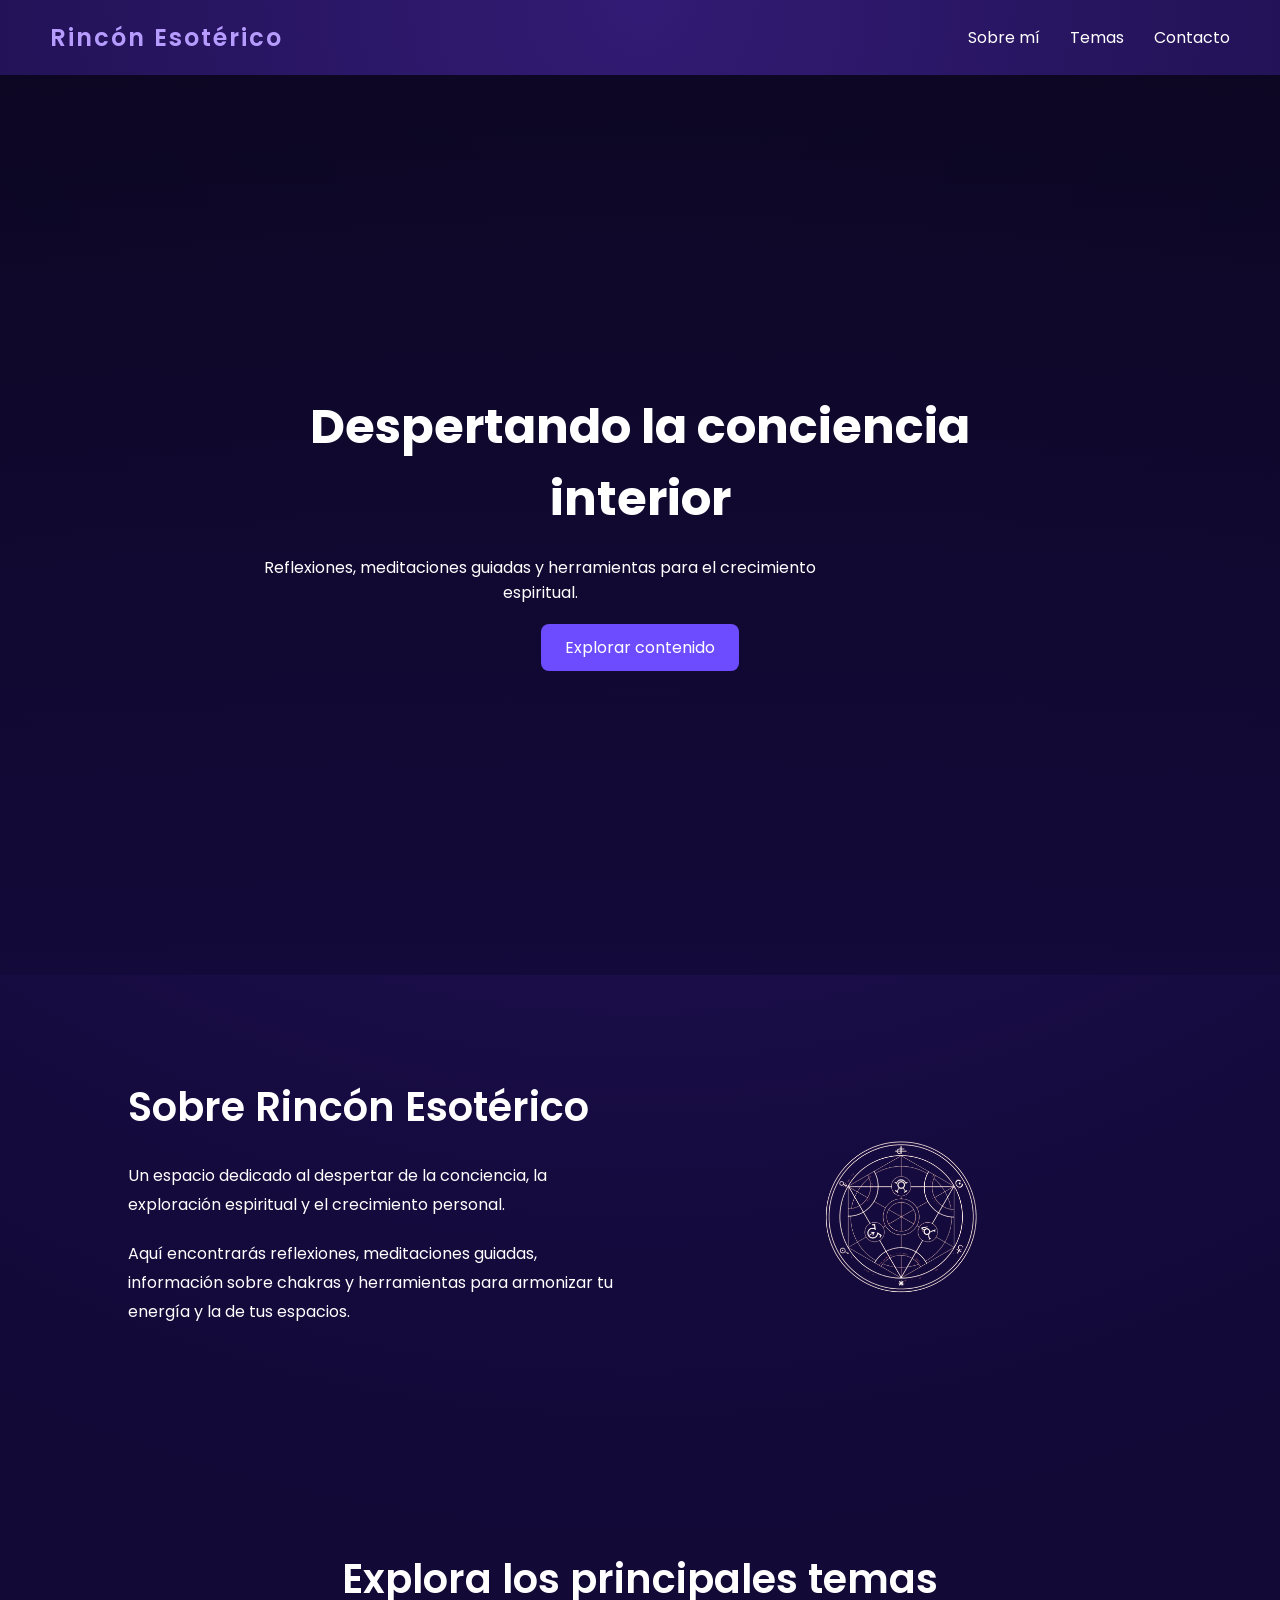
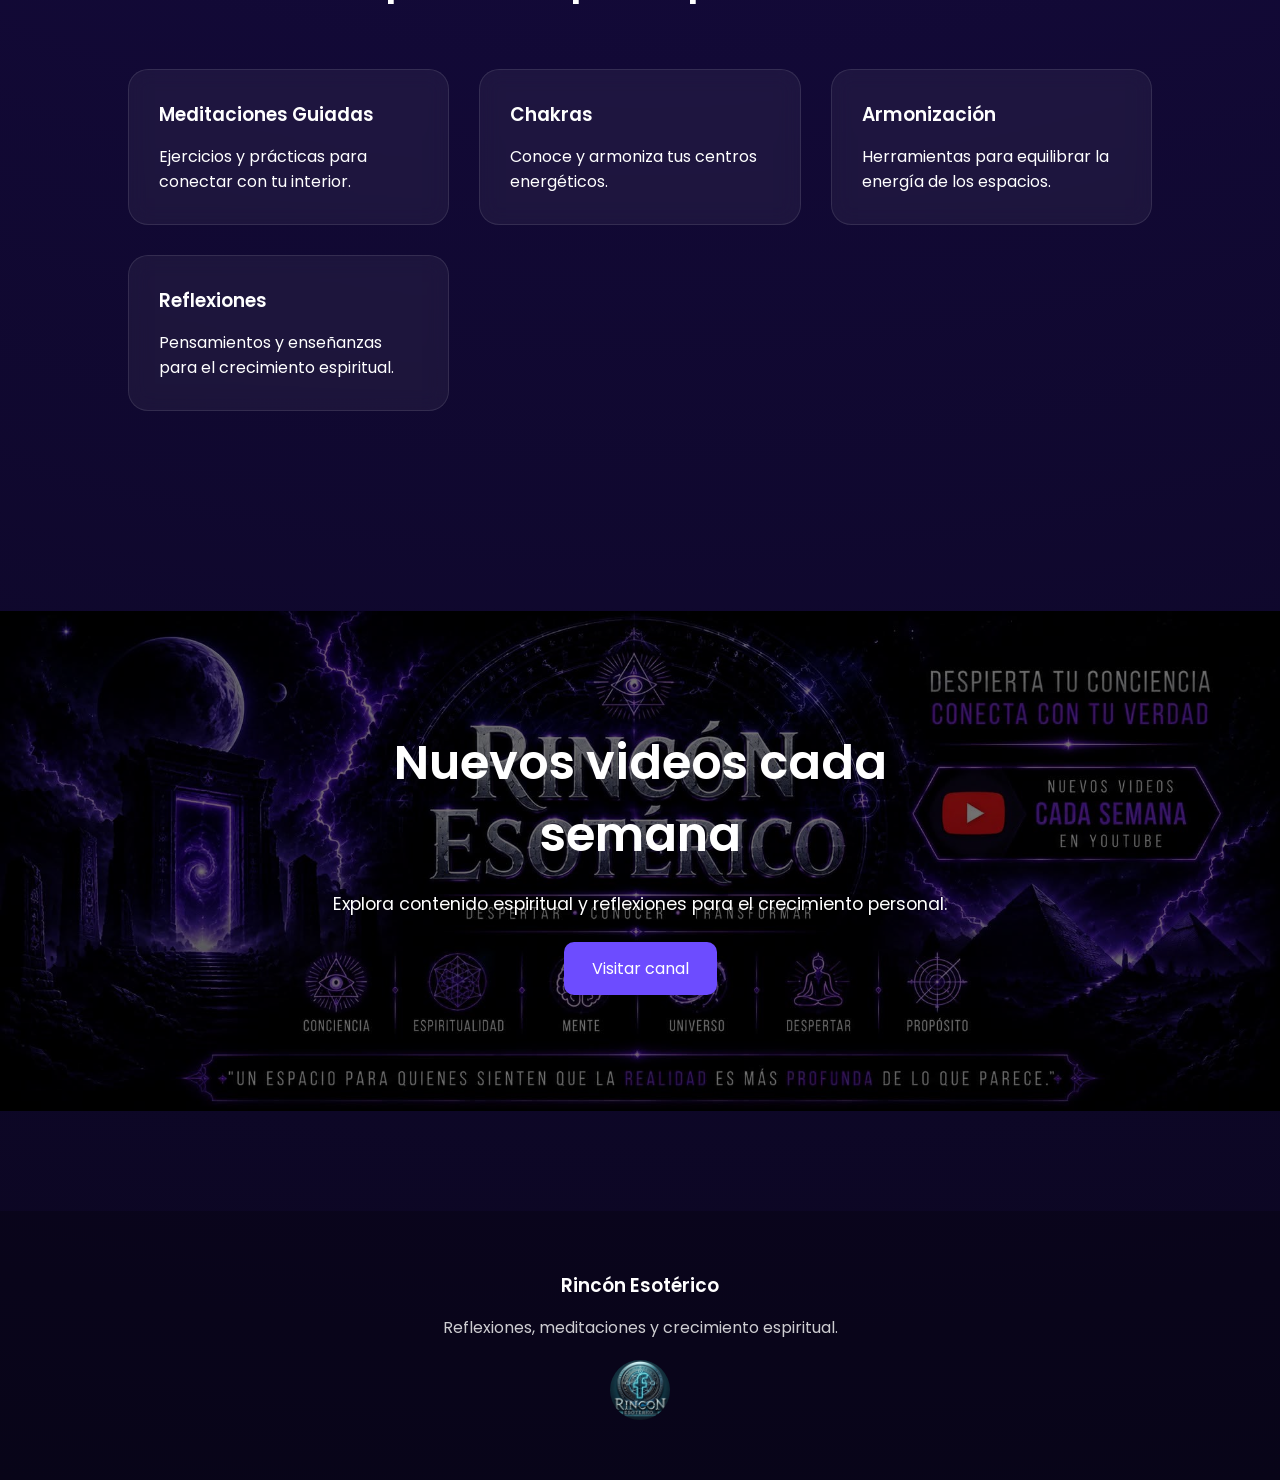
==== index.html @ dcbbad63 "empeza" ====
<html>
<head>
    <title>Rincón Esotérico </title>
    <link rel="stylesheet" href="style.css">
   <link rel="preconnect" href="https://fonts.googleapis.com">
    <link rel="preconnect" href="https://fonts.gstatic.com" crossorigin>
    <link href="https://fonts.googleapis.com/css2?family=Poppins:wght@300;400;500;600;700&display=swap" rel="stylesheet">
</head>    
<body>

    <header>
      <nav>
    <h2>Rincón Esotérico </h2>

    <ul>
        <li><a href="#sobre">Sobre mí</a></li>
        <li><a href="#temas">Temas</a></li>
        <li><a href="#contacto">Contacto</a></li>
    </ul>
</nav>
    </header>

   <section id="hero">

    <video autoplay muted loop playsinline class="video-fondo">
        <source src="video_fondo.mp4" type="video/mp4">
    </video>

    <div class="hero-contenido">

        <h1>Despertando la conciencia interior</h1>

        <p>
            Reflexiones, meditaciones guiadas y herramientas para el crecimiento espiritual.
        </p>

        <a href="#temas">Explorar contenido</a>


    </div>

</section>
    <section id="sobre">

    <div class="sobre-contenedor">

        <div class="sobre-texto">
            <h2>Sobre Rincón Esotérico </h2>

            <p>
                Un espacio dedicado al despertar de la conciencia,
                la exploración espiritual y el crecimiento personal.
            </p>

            <p>
                Aquí encontrarás reflexiones, meditaciones guiadas,
                información sobre chakras y herramientas para armonizar
                tu energía y la de tus espacios.
            </p>

        </div>

       <div class="sobre-imagen">
    <img src="imagen_sobre.png" alt="Rincón Esotérico ">
</div>

    </div>

</section>

   <section id="temas">

    <h2>Explora los principales temas</h2>

    <div class="tarjetas">

        <div class="tarjeta">
            <h3>Meditaciones Guiadas</h3>
            <p>
                Ejercicios y prácticas para conectar con tu interior.
            </p>
        </div>

        <div class="tarjeta">
            <h3>Chakras</h3>
            <p>
                Conoce y armoniza tus centros energéticos.
            </p>
        </div>

        <div class="tarjeta">
            <h3>Armonización</h3>
            <p>
                Herramientas para equilibrar la energía de los espacios.
            </p>
        </div>

        <div class="tarjeta">
            <h3>Reflexiones</h3>
            <p>
                Pensamientos y enseñanzas para el crecimiento espiritual.
            </p>
        </div>

    </div>

</section>

<section class="youtube-banner">
    <div class="youtube-overlay">
        <h2>Nuevos videos cada semana</h2>
        <p>Explora contenido espiritual y reflexiones para el crecimiento personal.</p>
        <a href="https://www.youtube.com/@rinconesoterico6252">Visitar canal</a>
    </div>
</section>

   <footer id="contacto">

    <h3>Rincón Esotérico </h3>

    <p>
        Reflexiones, meditaciones y crecimiento espiritual.
    </p>

    <a href="https://www.facebook.com/ismuss33"
       target="_blank"
       class="fb-icon">

        <img src="icono.png" alt="Facebook">

    </a>
</footer>

</body>


</html>
---- style.css ----
*{
    margin:0;
    padding:0;
    box-sizing:border-box;
}


body{
    font-family:'Poppins', sans-serif;
    color:white;
    background:
    radial-gradient(circle at top,
    #321b74 0%,
    #140a3c 40%,
    #0b0620 100%);
}

h1,h2,h3{
    font-weight:600;
}
#hero{
    min-height:100vh;

    display:flex;
    flex-direction:column;
    justify-content:center;
    align-items:center;

    text-align:center;

    padding:20px;

    background:
    linear-gradient(
    rgba(11,6,32,.8),
    rgba(20,10,60,.9)
    
    );
   
    position:relative;
    min-height:100vh;

}
#hero h1{
    font-size:3rem;
    font-weight:700;
    margin-bottom:20px;
}
#hero p{
    max-width:600px;
    margin-bottom:30px;
}
#hero a{
    text-decoration:none;

    background:#6d4cff;

    color:white;

    padding:12px 24px;

    border-radius:8px;

    transition:.3s;
}

#hero a:hover{
    background:#8a6dff;
}
/*#hero::before{
    content:"";

    position:absolute;

    width:500px;
    height:500px;

    background:#6d4cff;

    border-radius:50%;

    filter:blur(180px);

    opacity:.25;

    z-index:-1;
}*/
nav h2{
    color:#b69cff;
    letter-spacing:2px;
}
nav{
    display:flex;
    justify-content:space-between;
    align-items:center;

    padding:20px 50px;
}

nav ul{
    display:flex;
    gap:30px;
    list-style:none;
}

nav a{
    color:white;
    text-decoration:none;
}
#temas{
    padding:100px 10%;
}

#temas h2{
    text-align:center;
    margin-bottom:60px;
    font-size:2.5rem;
}
.tarjetas{
    display:grid;

    grid-template-columns:
    repeat(auto-fit, minmax(250px,1fr));

    gap:30px;
}
.tarjeta{
    background:rgba(255,255,255,0.05);

    backdrop-filter:blur(10px);

    border:1px solid rgba(255,255,255,0.1);

    padding:30px;

    border-radius:20px;

    transition:.3s;
}
.tarjeta:hover{
    transform:translateY(-10px);

    border-color:#8a6dff;

    box-shadow:
    0 0 25px rgba(138,109,255,.4);
}
.tarjeta span{
    font-size:3rem;
    display:block;
    margin-bottom:20px;
}

.tarjeta h3{
    margin-bottom:15px;
}
#sobre{
    padding:100px 10%;
}

.sobre-contenedor{
    display:flex;
    align-items:center;
    justify-content:space-between;
    gap:50px;
}

.sobre-texto{
    flex:1;
}

.sobre-texto h2{
    font-size:2.5rem;
    margin-bottom:25px;
}

.sobre-texto p{
    line-height:1.8;
    margin-bottom:20px;
}

.sobre-imagen{
    flex:1;

    display:flex;
    justify-content:center;
    align-items:center;
}

.sobre-imagen img{
    width:100%;
    max-width:750px;

    animation: aparecerCentro 1.2s ease-out;
}

@keyframes aparecerCentro{

    0%{
        transform:scale(.7);
        opacity:0;
    }

    100%{
        transform:scale(1);
        opacity:1;
    }

}

footer{
    padding:60px 20px;

    text-align:center;

    background:rgba(0,0,0,.25);

    margin-top:100px;
}

footer h3{
    margin-bottom:15px;
}

footer p{
    margin-bottom:20px;
    opacity:.8;
}

footer a{
    color:#b69cff;
    text-decoration:none;
}


.youtube-banner{
    min-height:500px;

    background-image:url("img_yt_banner.jpg");
    background-size:cover;
    background-position:center;

    display:flex;
    justify-content:center;
    align-items:center;

    margin:100px 0;
    position:relative;
}

.youtube-banner::before{
    content:"";
    position:absolute;
    inset:0;

    background:rgba(0,0,0,.55);
}

.youtube-overlay{
    position:relative;
    z-index:2;

    text-align:center;
    max-width:700px;
    padding:20px;
}

.youtube-overlay h2{
    font-size:3rem;
    margin-bottom:20px;
}

.youtube-overlay p{
    margin-bottom:25px;
    font-size:1.1rem;
}

.youtube-overlay a{
    display:inline-block;

    background:#6d4cff;
    color:white;

    padding:14px 28px;
    border-radius:10px;

    text-decoration:none;
}
.fb-icon{
    display:inline-block;
}

.fb-icon img{
    width:60px;
    height:60px;
    object-fit:contain;
    transition:.3s;

    border-radius: 50%;
}

.fb-icon img:hover{
    transform:scale(1.15);
}
#hero{
    position:relative;
    overflow:hidden;
}

.video-fondo{
    position:absolute;

    top:0;
    left:0;

    width:100%;
    height:100%;

    object-fit:cover;

    z-index:-2;
}

#hero::after{
    content:"";

    position:absolute;
    inset:0;

    background:rgba(10,5,30,.65);

    z-index:-1;
}

.hero-contenido{
    text-align:center;
    max-width:800px;
}



@media(max-width:768px){

    nav{
        flex-direction:column;
        gap:20px;
    }

    .sobre-contenedor{
        flex-direction:column;
        text-align:center;
    }

    #hero h1{
        font-size:2.5rem;
    }


    .youtube-banner{
        min-height:300px;
    }

    .youtube-overlay h2{
        font-size:2rem;
    }

}
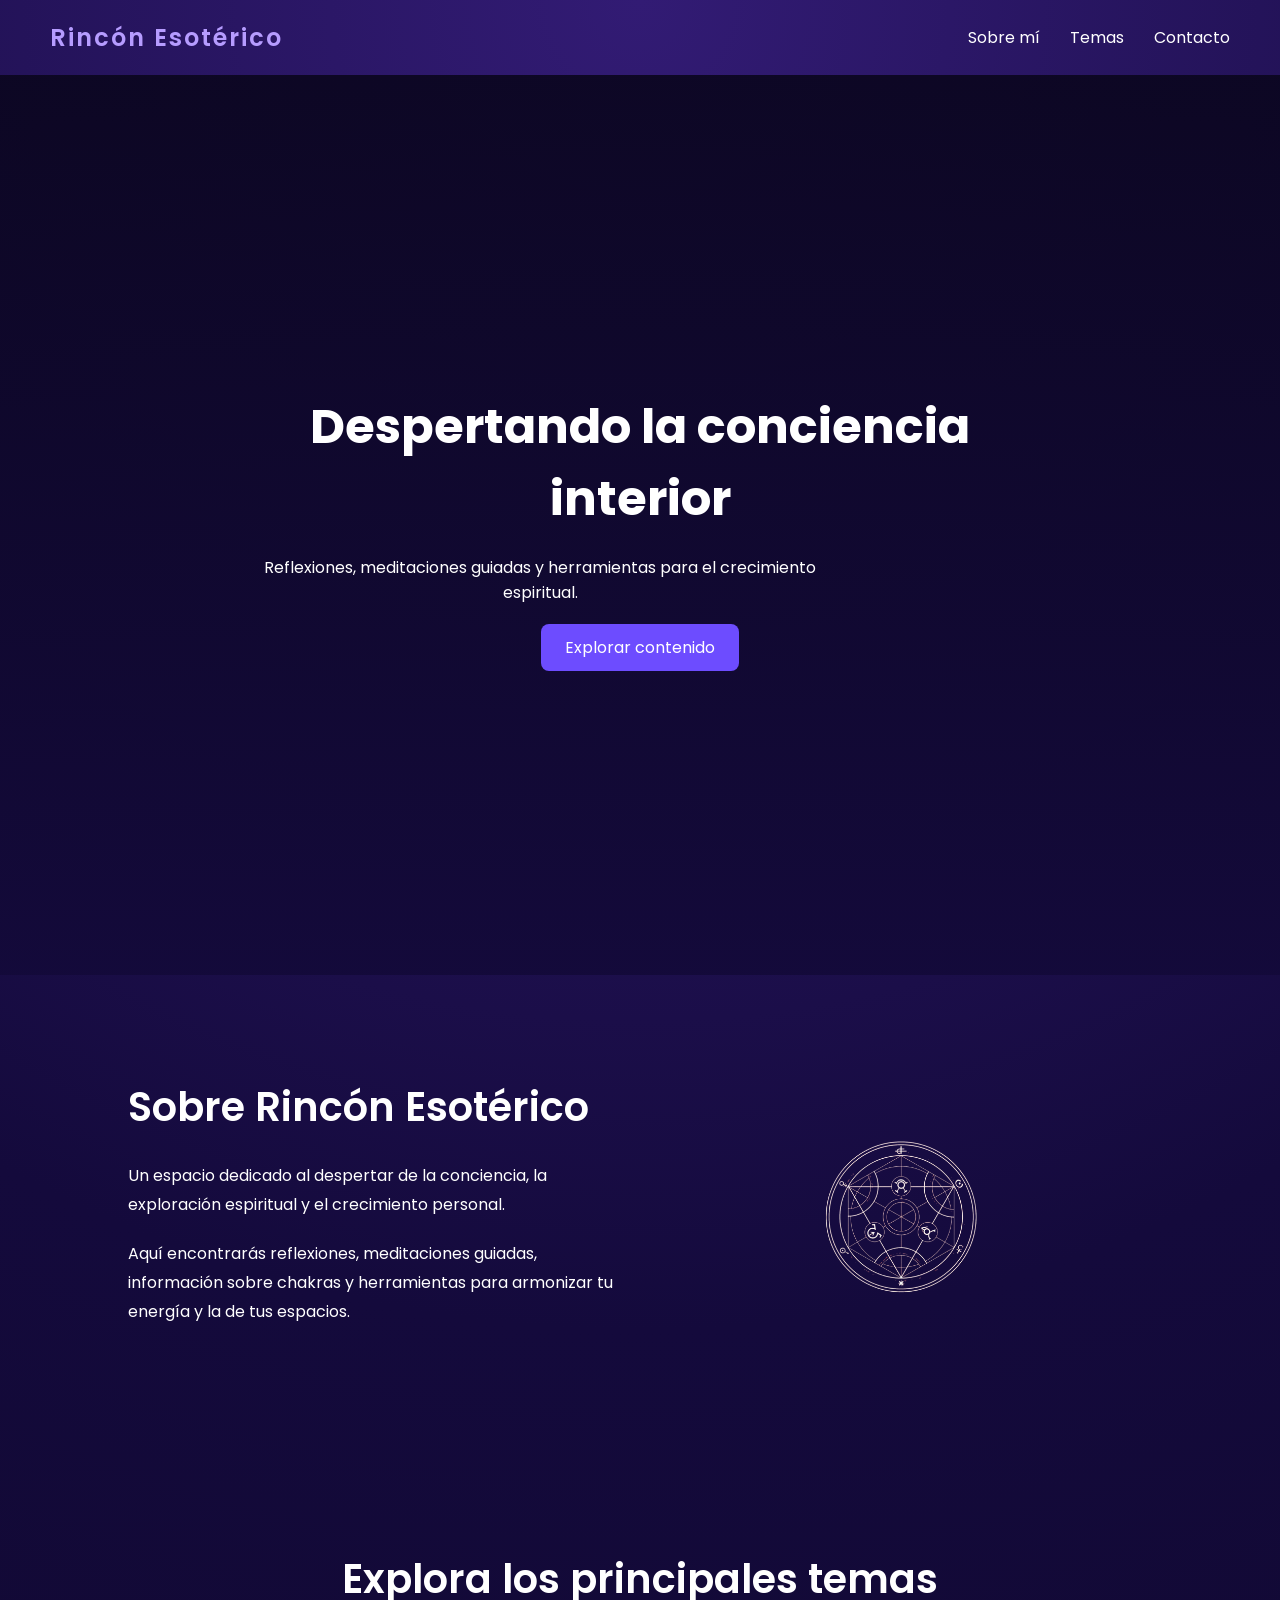
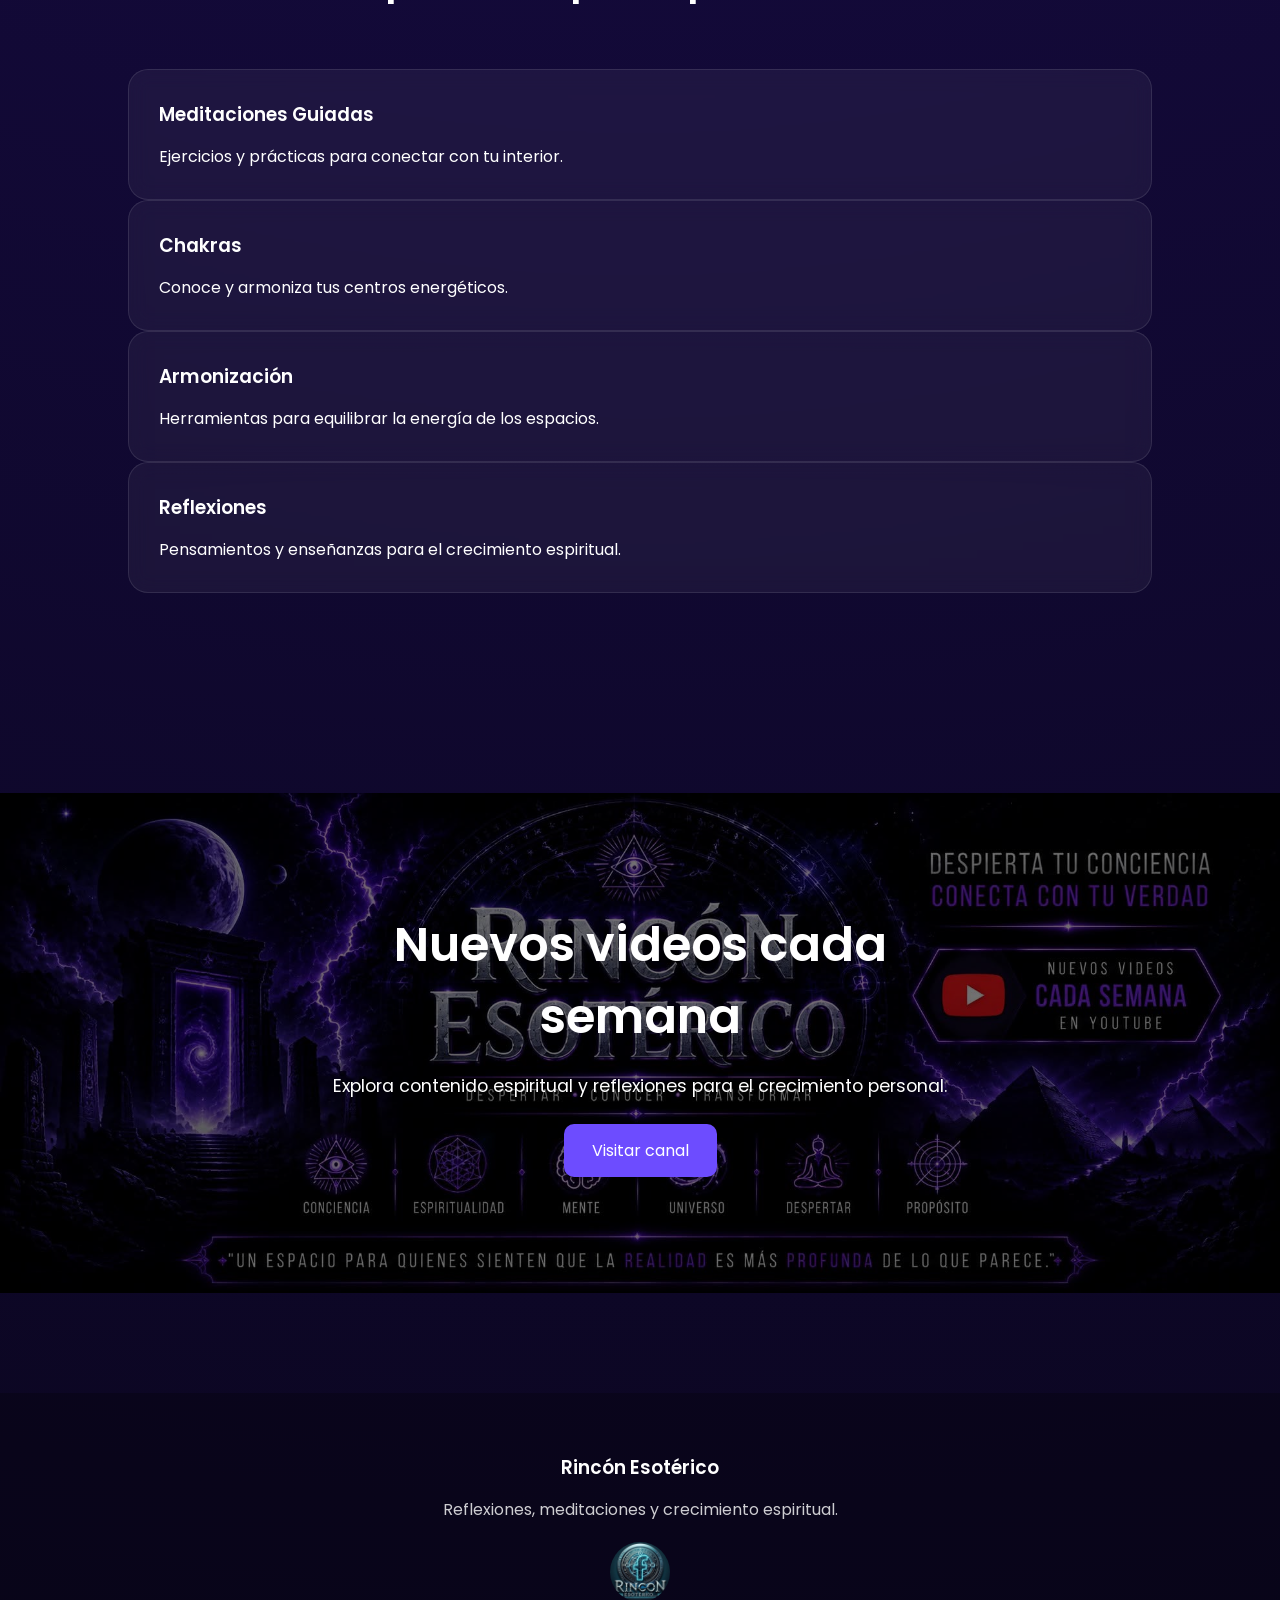
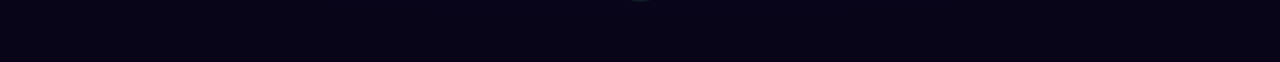
==== commit fdcfe469: "se creo pagina meditación guiada, se le dio estilo se creo la pagina meditaciones guiadas se enlazo " ====
--- a/index.html
+++ b/index.html
@@ -74,32 +74,36 @@
 
     <div class="tarjetas">
 
-        <div class="tarjeta">
+        <a href="meditaciones_guiadas.html" class="tarjeta">
             <h3>Meditaciones Guiadas</h3>
             <p>
                 Ejercicios y prácticas para conectar con tu interior.
             </p>
+        </a>
         </div>
 
-        <div class="tarjeta">
+         <a href="alineacion_de_chakras.html" class="tarjeta">
             <h3>Chakras</h3>
             <p>
                 Conoce y armoniza tus centros energéticos.
             </p>
+            </a>
         </div>
 
-        <div class="tarjeta">
+         <a href="armonizacion_de_ambientes.html" class="tarjeta">
             <h3>Armonización</h3>
             <p>
                 Herramientas para equilibrar la energía de los espacios.
             </p>
+            </a>
         </div>
 
-        <div class="tarjeta">
+         <a href="reflexiones_post_destacados.html" class="tarjeta">
             <h3>Reflexiones</h3>
             <p>
                 Pensamientos y enseñanzas para el crecimiento espiritual.
             </p>
+            </a>
         </div>
 
     </div>
--- a/style.css
+++ b/style.css
@@ -136,7 +136,11 @@
     border-radius:20px;
 
     transition:.3s;
-}
+        text-decoration:none;
+    color:white;
+    display:block;
+}
+
 .tarjeta:hover{
     transform:translateY(-10px);
 
@@ -364,4 +368,109 @@
         font-size:2rem;
     }
 
+}
+/* meditaciones guiadas*/
+
+.playlist{
+    padding:20px 10% 80px;
+    text-align:center;
+}
+
+.playlist h2{
+    margin-bottom:30px;
+}
+
+.playlist iframe{
+    width:100%;
+    max-width:1200px;
+
+    aspect-ratio:16/9;
+
+    height:auto;
+
+    border:none;
+    border-radius:20px;
+
+    display:block;
+    margin:auto;
+
+    box-shadow:0 0 30px rgba(138,109,255,.3);
+}
+.pagina-tema{
+    padding:100px 10%;
+    text-align:center;
+}
+
+.pagina-tema h1{
+    font-size:4rem;
+    margin-bottom:20px;
+}
+
+.pagina-tema p{
+    max-width:700px;
+    margin:0 auto 30px auto;
+    line-height:1.8;
+    font-size:1.1rem;
+    opacity:.9;
+    
+}
+.volver{
+    display:inline-block;
+    margin:40px auto 0;
+
+    padding:12px 24px;
+    background:#6d4cff;
+    color:white;
+    text-decoration:none;
+    border-radius:8px;
+    transition:.3s;
+}
+
+.volver:hover{
+    background:#8a6dff;
+    transform:translateY(-3px);
+}
+.contenedor-volver{
+    text-align:center;
+    margin-top:40px;
+}
+.info-meditacion{
+    max-width:900px;
+    margin:80px auto;
+    text-align:center;
+}
+
+.info-meditacion h2{
+    font-size:2.2rem;
+    margin-bottom:30px;
+    color:#b69cff;
+}
+
+.info-meditacion p{
+    margin-bottom:20px;
+    line-height:1.8;
+    opacity:.9;
+}
+
+.beneficios{
+    background:rgba(255,255,255,.05);
+    border:1px solid rgba(255,255,255,.1);
+    border-radius:20px;
+    padding:40px;
+    max-width:900px;
+    margin:60px auto;
+}
+
+.beneficios ul{
+    list-style:none;
+}
+
+.beneficios li{
+    margin:20px 0;
+    font-size:1.1rem;
+}
+.activo{
+    color:#b69cff;
+    border-bottom:2px solid #b69cff;
+    padding-bottom:5px;
 }
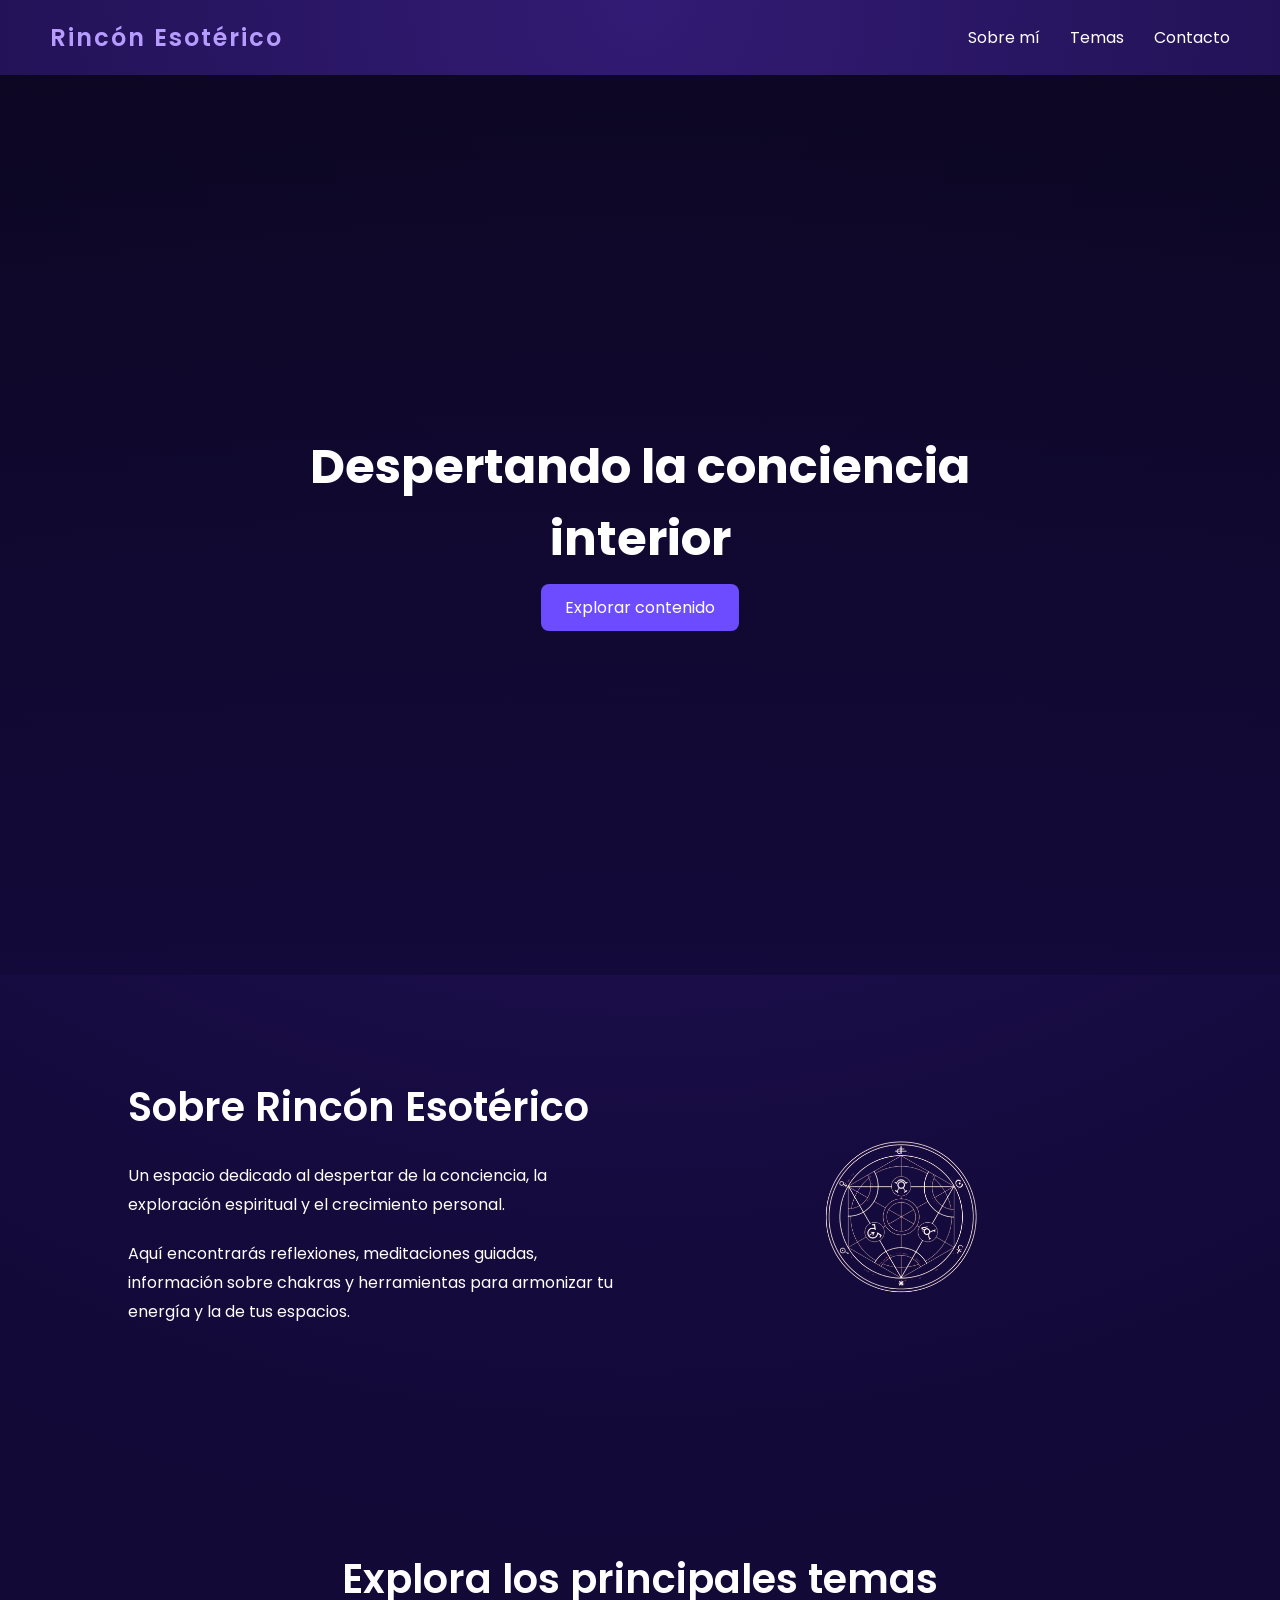
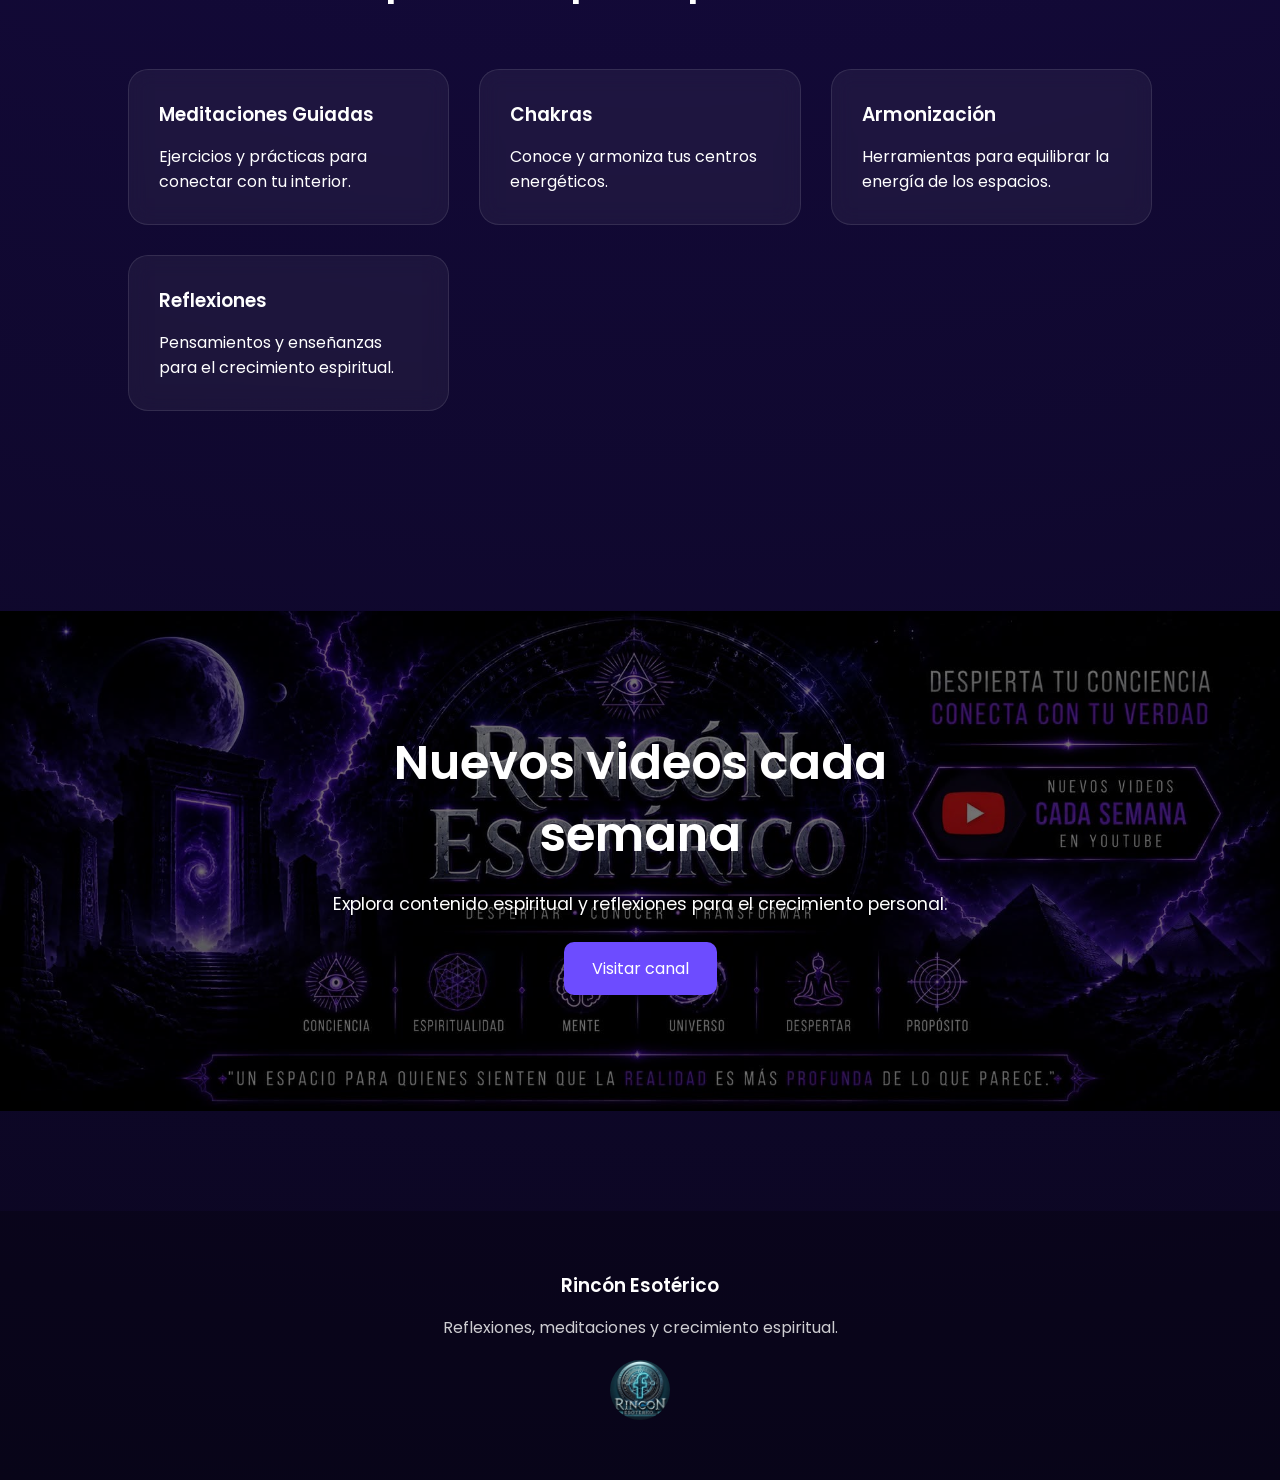
==== commit 3388c114: "creacion de paginas de teams faltantes se creo las 3 paginas faltantes usando el témplate creado la " ====
--- a/index.html
+++ b/index.html
@@ -30,9 +30,7 @@
 
         <h1>Despertando la conciencia interior</h1>
 
-        <p>
-            Reflexiones, meditaciones guiadas y herramientas para el crecimiento espiritual.
-        </p>
+       
 
         <a href="#temas">Explorar contenido</a>
 
@@ -80,7 +78,7 @@
                 Ejercicios y prácticas para conectar con tu interior.
             </p>
         </a>
-        </div>
+       
 
          <a href="alineacion_de_chakras.html" class="tarjeta">
             <h3>Chakras</h3>
@@ -88,7 +86,7 @@
                 Conoce y armoniza tus centros energéticos.
             </p>
             </a>
-        </div>
+       
 
          <a href="armonizacion_de_ambientes.html" class="tarjeta">
             <h3>Armonización</h3>
@@ -96,7 +94,7 @@
                 Herramientas para equilibrar la energía de los espacios.
             </p>
             </a>
-        </div>
+        
 
          <a href="reflexiones_post_destacados.html" class="tarjeta">
             <h3>Reflexiones</h3>
@@ -104,7 +102,7 @@
                 Pensamientos y enseñanzas para el crecimiento espiritual.
             </p>
             </a>
-        </div>
+    
 
     </div>
 
--- a/style.css
+++ b/style.css
@@ -34,7 +34,6 @@
     linear-gradient(
     rgba(11,6,32,.8),
     rgba(20,10,60,.9)
-    
     );
    
     position:relative;
@@ -45,6 +44,8 @@
     font-size:3rem;
     font-weight:700;
     margin-bottom:20px;
+    max-width:900px;
+    margin:0 auto 20px;
 }
 #hero p{
     max-width:600px;
@@ -62,6 +63,10 @@
     border-radius:8px;
 
     transition:.3s;
+}
+.hero-contenido{
+    max-width:800px;
+    margin:0 auto;
 }
 
 #hero a:hover{
@@ -473,4 +478,19 @@
     color:#b69cff;
     border-bottom:2px solid #b69cff;
     padding-bottom:5px;
+}
+.info-tema{
+    max-width:900px;
+    margin:60px auto;
+    text-align:center;
+}
+
+.info-tema h2{
+    color:#b69cff;
+    margin-bottom:30px;
+}
+
+.info-tema p{
+    line-height:1.8;
+    margin-bottom:20px;
 }
